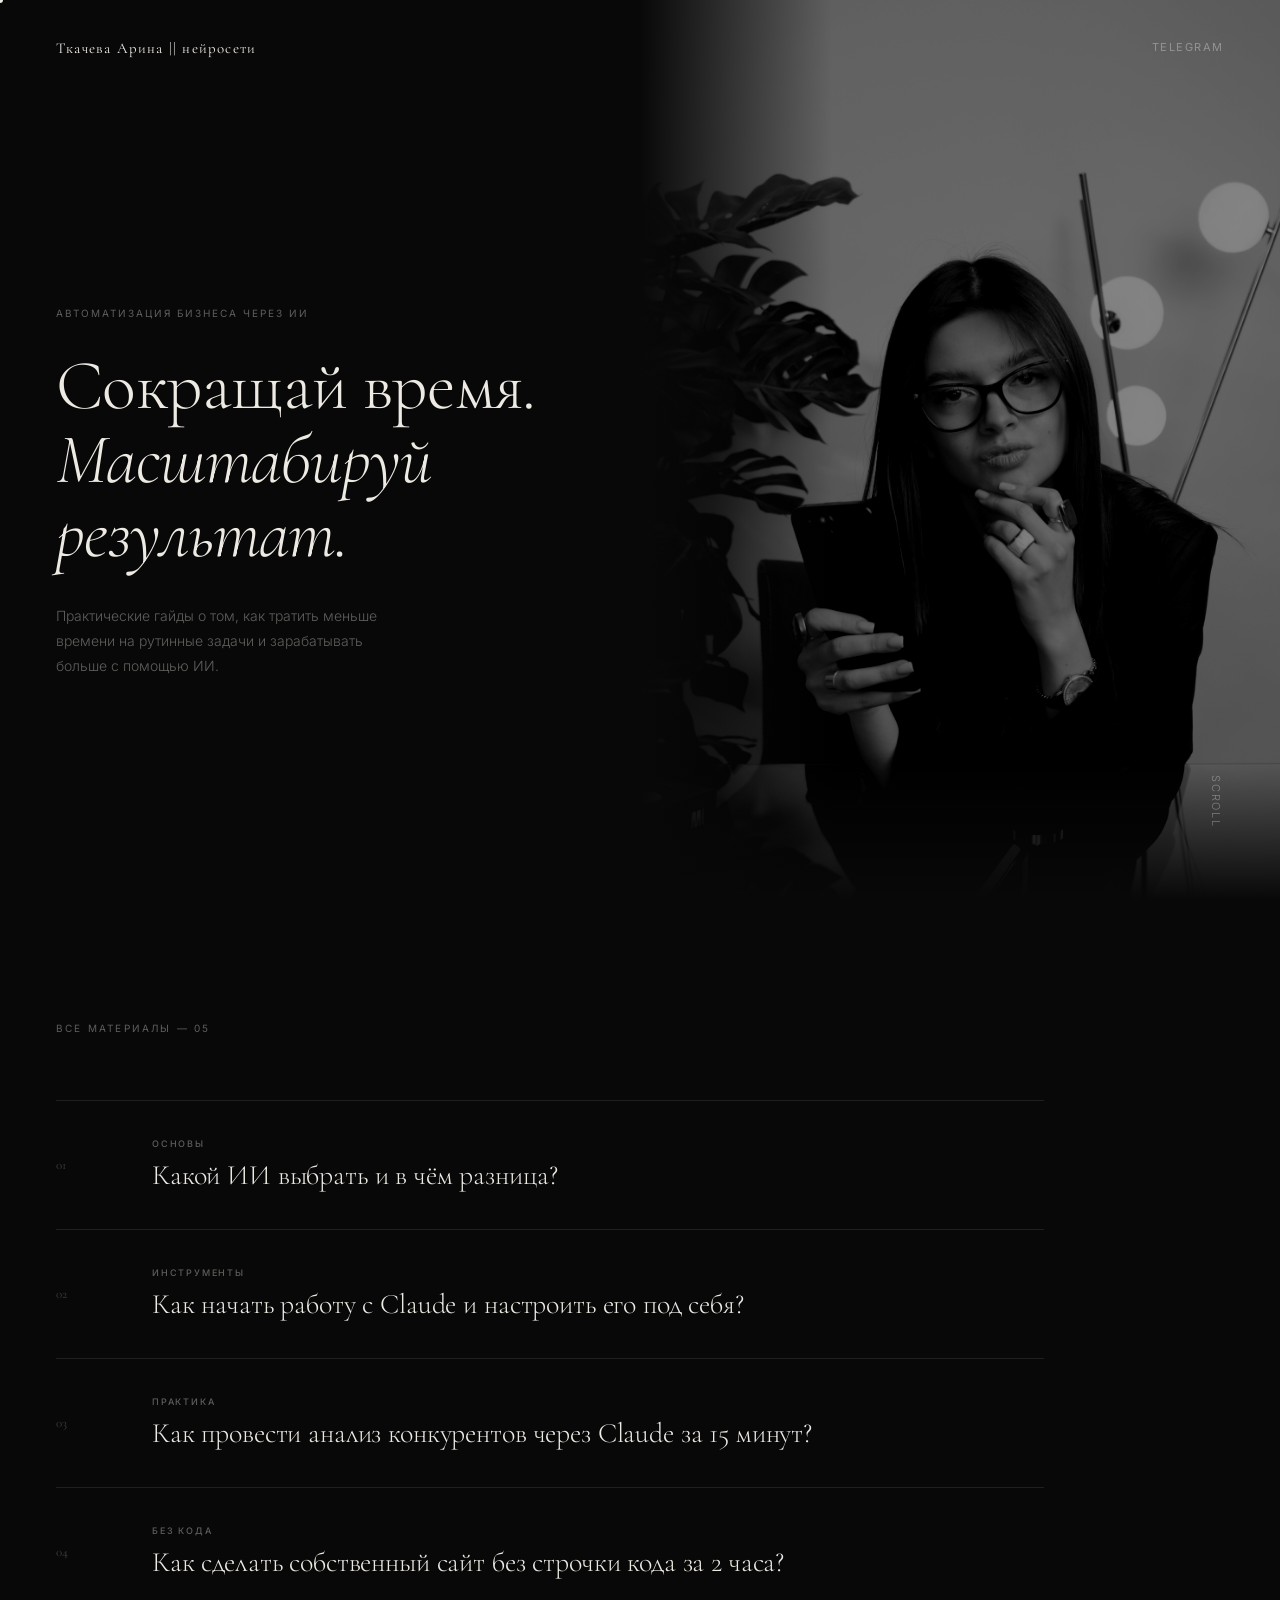
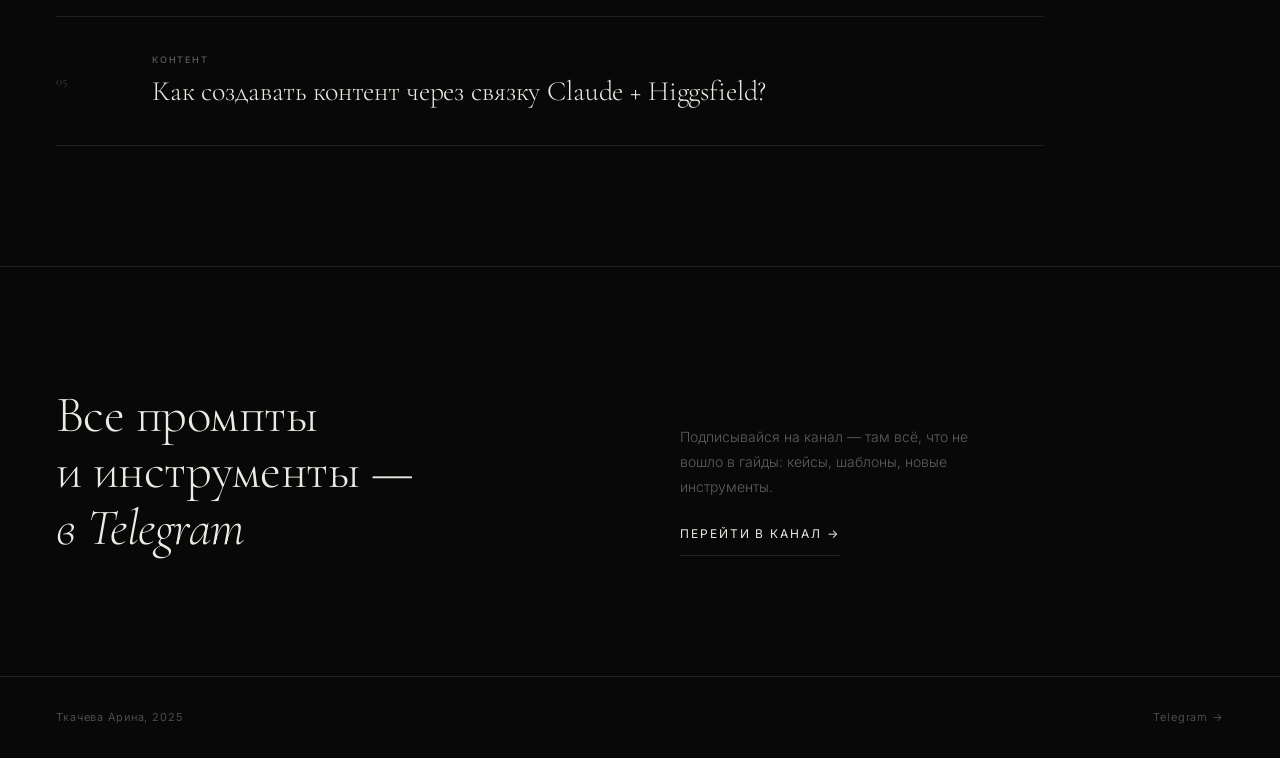
==== index.html @ 3c872666 "Initial commit — Ткачева Арина, сайт про нейросети" ====
<!DOCTYPE html>
<html lang="ru">
<head>
  <meta charset="UTF-8" />
  <meta name="viewport" content="width=device-width, initial-scale=1.0" />
  <title>Ткачева Арина — Автоматизация бизнеса через ИИ</title>
  <link rel="preconnect" href="https://fonts.googleapis.com" />
  <link rel="preconnect" href="https://fonts.gstatic.com" crossorigin />
  <link href="https://fonts.googleapis.com/css2?family=Cormorant+Garamond:ital,wght@0,300;0,400;1,300;1,400&family=Inter:wght@300;400;500&display=swap" rel="stylesheet" />
  <link rel="stylesheet" href="styles.css" />
</head>
<body>

  <div class="cursor" id="cursor"></div>

  <!-- NAV -->
  <nav class="nav">
    <a href="index.html" class="nav-logo">Ткачева Арина || нейросети</a>
    <a href="https://t.me/arnt_ai" target="_blank" class="btn-tg">Telegram</a>
  </nav>

  <!-- HERO -->
  <section class="hero">
    <div class="hero-left">
      <span class="hero-tag">Автоматизация бизнеса через ИИ</span>
      <h1 class="hero-title">Сокращай время.<br /><em>Масштабируй результат.</em></h1>
      <p class="hero-sub">Практические гайды о том, как тратить меньше времени на рутинные задачи и зарабатывать больше с помощью ИИ.</p>
    </div>
    <div class="hero-right">
      <img src="founder.jpg" alt="Ткачева Арина" />
    </div>
    <div class="hero-scroll">Scroll</div>
  </section>

  <!-- ARTICLES -->
  <section class="articles">
    <p class="section-label">Все материалы — 05</p>

    <div class="articles-list">

      <a href="article1.html" class="article-item">
        <span class="item-num">01</span>
        <div class="item-content">
          <span class="item-tag">Основы</span>
          <h3 class="item-title">Какой ИИ выбрать и в чём разница?</h3>
        </div>
        <span class="item-arrow">→</span>
      </a>

      <a href="article2.html" class="article-item">
        <span class="item-num">02</span>
        <div class="item-content">
          <span class="item-tag">Инструменты</span>
          <h3 class="item-title">Как начать работу с Claude и настроить его под себя?</h3>
        </div>
        <span class="item-arrow">→</span>
      </a>

      <a href="article3.html" class="article-item">
        <span class="item-num">03</span>
        <div class="item-content">
          <span class="item-tag">Практика</span>
          <h3 class="item-title">Как провести анализ конкурентов через Claude за 15 минут?</h3>
        </div>
        <span class="item-arrow">→</span>
      </a>

      <a href="article4.html" class="article-item">
        <span class="item-num">04</span>
        <div class="item-content">
          <span class="item-tag">Без кода</span>
          <h3 class="item-title">Как сделать собственный сайт без строчки кода за 2 часа?</h3>
        </div>
        <span class="item-arrow">→</span>
      </a>

      <a href="article5.html" class="article-item">
        <span class="item-num">05</span>
        <div class="item-content">
          <span class="item-tag">Контент</span>
          <h3 class="item-title">Как создавать контент через связку Claude + Higgsfield?</h3>
        </div>
        <span class="item-arrow">→</span>
      </a>

    </div>
  </section>

  <!-- CTA -->
  <section class="cta">
    <div class="cta-left">
      Все промпты<br />и инструменты —<br /><em>в Telegram</em>
    </div>
    <div class="cta-right">
      <p class="cta-desc">Подписывайся на канал — там всё, что не вошло в гайды: кейсы, шаблоны, новые инструменты.</p>
      <a href="https://t.me/arnt_ai" target="_blank" class="btn-primary">Перейти в канал →</a>
    </div>
  </section>

  <!-- FOOTER -->
  <footer class="footer">
    <span>Ткачева Арина, 2025</span>
    <a href="https://t.me/arnt_ai" target="_blank">Telegram →</a>
  </footer>

  <script>
    const cursor = document.getElementById('cursor');
    document.addEventListener('mousemove', e => {
      cursor.style.left = e.clientX + 'px';
      cursor.style.top = e.clientY + 'px';
    });
    document.querySelectorAll('a, button').forEach(el => {
      el.addEventListener('mouseenter', () => cursor.classList.add('hover'));
      el.addEventListener('mouseleave', () => cursor.classList.remove('hover'));
    });
  </script>

</body>
</html>
---- styles.css ----
/* ─── RESET & BASE ─────────────────────────────────────────── */
*, *::before, *::after { box-sizing: border-box; margin: 0; padding: 0; }

:root {
  --bg: #080808;
  --text: #ede9e3;
  --muted: rgba(237,233,227,0.38);
  --line: rgba(237,233,227,0.1);
  --serif: 'Cormorant Garamond', Georgia, serif;
  --sans: 'Inter', system-ui, sans-serif;
}

html { scroll-behavior: smooth; }

body {
  background: var(--bg);
  color: var(--text);
  font-family: var(--sans);
  font-weight: 300;
  font-size: 16px;
  line-height: 1.6;
  -webkit-font-smoothing: antialiased;
  cursor: none;
}

a { text-decoration: none; color: inherit; }

/* ─── CUSTOM CURSOR ────────────────────────────────────────── */
.cursor {
  position: fixed;
  width: 6px;
  height: 6px;
  background: var(--text);
  border-radius: 50%;
  pointer-events: none;
  z-index: 9999;
  transform: translate(-50%, -50%);
  transition: transform 0.1s, width 0.25s, height 0.25s, opacity 0.25s;
}

.cursor.hover {
  width: 40px;
  height: 40px;
  background: transparent;
  border: 1px solid rgba(237,233,227,0.4);
}

/* ─── NAV ──────────────────────────────────────────────────── */
.nav {
  position: fixed;
  top: 0; left: 0; right: 0;
  z-index: 100;
  display: flex;
  align-items: center;
  justify-content: space-between;
  padding: 36px 56px;
  mix-blend-mode: normal;
}

.nav-logo {
  font-family: var(--serif);
  font-size: 15px;
  font-weight: 400;
  letter-spacing: 0.08em;
  color: var(--text);
  transition: opacity 0.3s;
}
.nav-logo:hover { opacity: 0.5; }

.btn-tg {
  font-size: 11px;
  font-weight: 400;
  letter-spacing: 0.14em;
  text-transform: uppercase;
  color: var(--muted);
  transition: color 0.3s;
}
.btn-tg:hover { color: var(--text); }

/* ─── HERO ─────────────────────────────────────────────────── */
.hero {
  position: relative;
  height: 100vh;
  display: grid;
  grid-template-columns: 1fr 1fr;
  overflow: hidden;
}

.hero-left {
  display: flex;
  flex-direction: column;
  justify-content: center;
  padding: 140px 56px 56px;
  position: relative;
  z-index: 2;
}

.hero-tag {
  font-size: 10px;
  font-weight: 400;
  letter-spacing: 0.2em;
  text-transform: uppercase;
  color: var(--muted);
  margin-bottom: 28px;
}

.hero-title {
  font-family: var(--serif);
  font-size: clamp(48px, 5.5vw, 80px);
  font-weight: 300;
  line-height: 1.05;
  letter-spacing: -0.01em;
  margin-bottom: 32px;
}

.hero-title em {
  font-style: italic;
  font-weight: 300;
}

.hero-sub {
  font-size: 14px;
  font-weight: 300;
  color: var(--muted);
  line-height: 1.8;
  max-width: 340px;
}

.hero-right {
  position: relative;
  overflow: hidden;
}

.hero-right::before {
  content: '';
  position: absolute;
  inset: 0;
  background: linear-gradient(to right, var(--bg) 0%, transparent 30%),
              linear-gradient(to top, var(--bg) 0%, transparent 15%);
  z-index: 1;
}

.hero-right img {
  width: 100%;
  height: 100%;
  object-fit: cover;
  object-position: center top;
  filter: grayscale(100%) brightness(0.52) contrast(1.1);
  display: block;
}

.hero-scroll {
  position: absolute;
  bottom: 72px;
  right: 56px;
  font-size: 11px;
  letter-spacing: 0.16em;
  text-transform: uppercase;
  color: var(--muted);
  z-index: 2;
  writing-mode: vertical-rl;
  animation: fade 3s ease-in-out infinite;
}

@keyframes fade {
  0%, 100% { opacity: 0.4; }
  50% { opacity: 1; }
}

/* ─── ARTICLES ─────────────────────────────────────────────── */
.articles {
  padding: 120px 56px;
  max-width: 1100px;
}

.section-label {
  font-size: 10px;
  font-weight: 400;
  letter-spacing: 0.22em;
  text-transform: uppercase;
  color: var(--muted);
  margin-bottom: 64px;
}

.articles-list {
  border-top: 1px solid var(--line);
}

.article-item {
  display: grid;
  grid-template-columns: 56px 1fr auto;
  align-items: center;
  gap: 40px;
  padding: 36px 0;
  border-bottom: 1px solid var(--line);
  transition: all 0.35s;
  position: relative;
  overflow: hidden;
}

.article-item::before {
  content: '';
  position: absolute;
  left: 0; top: 0; bottom: 0;
  width: 0;
  background: rgba(237,233,227,0.03);
  transition: width 0.4s ease;
}

.article-item:hover::before { width: 100%; }

.article-item:hover .item-num { opacity: 1; }
.article-item:hover .item-title { letter-spacing: 0.005em; }
.article-item:hover .item-arrow { opacity: 1; transform: translateX(0); }

.item-num {
  font-family: var(--serif);
  font-size: 13px;
  font-weight: 400;
  color: var(--muted);
  opacity: 0.6;
  transition: opacity 0.3s;
  position: relative;
  z-index: 1;
}

.item-content {
  position: relative;
  z-index: 1;
}

.item-tag {
  font-size: 9px;
  font-weight: 500;
  letter-spacing: 0.2em;
  text-transform: uppercase;
  color: var(--muted);
  margin-bottom: 8px;
  display: block;
}

.item-title {
  font-family: var(--serif);
  font-size: clamp(20px, 2.2vw, 28px);
  font-weight: 300;
  line-height: 1.2;
  letter-spacing: -0.005em;
  color: var(--text);
  transition: letter-spacing 0.35s;
}

.item-arrow {
  font-size: 18px;
  color: var(--muted);
  opacity: 0;
  transform: translateX(-8px);
  transition: all 0.35s;
  position: relative;
  z-index: 1;
  white-space: nowrap;
}

/* ─── CTA ──────────────────────────────────────────────────── */
.cta {
  padding: 120px 56px;
  border-top: 1px solid var(--line);
  display: grid;
  grid-template-columns: 1fr 1fr;
  align-items: end;
  gap: 80px;
}

.cta-left {
  font-family: var(--serif);
  font-size: clamp(36px, 4vw, 56px);
  font-weight: 300;
  line-height: 1.1;
  letter-spacing: -0.01em;
}

.cta-left em { font-style: italic; }

.cta-right {
  display: flex;
  flex-direction: column;
  gap: 24px;
}

.cta-desc {
  font-size: 14px;
  font-weight: 300;
  color: var(--muted);
  line-height: 1.8;
  max-width: 320px;
}

.btn-primary {
  display: inline-flex;
  align-items: center;
  gap: 12px;
  font-size: 12px;
  font-weight: 400;
  letter-spacing: 0.16em;
  text-transform: uppercase;
  color: var(--text);
  padding-bottom: 12px;
  border-bottom: 1px solid var(--line);
  transition: border-color 0.3s, gap 0.3s;
  width: fit-content;
}

.btn-primary:hover {
  border-color: rgba(237,233,227,0.5);
  gap: 20px;
}

/* ─── FOOTER ───────────────────────────────────────────────── */
.footer {
  display: flex;
  justify-content: space-between;
  align-items: center;
  padding: 32px 56px;
  border-top: 1px solid var(--line);
  font-size: 11px;
  letter-spacing: 0.08em;
  color: var(--muted);
}

.footer a { transition: color 0.3s; }
.footer a:hover { color: var(--text); }

/* ─── ARTICLE PAGE ─────────────────────────────────────────── */
.article-hero {
  padding: 160px 56px 80px;
  max-width: 900px;
}

.article-meta {
  display: flex;
  align-items: center;
  gap: 24px;
  margin-bottom: 40px;
}

.article-tag {
  font-size: 10px;
  font-weight: 400;
  letter-spacing: 0.2em;
  text-transform: uppercase;
  color: var(--muted);
}

.article-num {
  font-size: 10px;
  letter-spacing: 0.1em;
  color: var(--muted);
}

.article-meta-sep {
  width: 24px;
  height: 1px;
  background: var(--line);
}

.article-title {
  font-family: var(--serif);
  font-size: clamp(40px, 5.5vw, 72px);
  font-weight: 300;
  line-height: 1.07;
  letter-spacing: -0.015em;
  margin-bottom: 28px;
}

.article-subtitle {
  font-size: 17px;
  font-weight: 300;
  color: var(--muted);
  line-height: 1.75;
  max-width: 560px;
}

.article-divider {
  height: 1px;
  background: var(--line);
  margin: 0 56px;
}

.article-body {
  max-width: 640px;
  margin: 0 auto;
  padding: 80px 56px 100px;
}

.article-body h2 {
  font-family: var(--serif);
  font-size: 30px;
  font-weight: 300;
  letter-spacing: -0.01em;
  margin: 64px 0 20px;
  color: var(--text);
}

.article-body h3 {
  font-family: var(--serif);
  font-size: 21px;
  font-weight: 400;
  margin: 40px 0 14px;
  color: var(--text);
}

.article-body p {
  font-size: 17px;
  font-weight: 300;
  line-height: 1.85;
  color: rgba(237,233,227,0.75);
  margin-bottom: 22px;
}

.article-body ul, .article-body ol {
  padding-left: 0;
  margin-bottom: 22px;
  list-style: none;
}

.article-body li {
  font-size: 17px;
  font-weight: 300;
  line-height: 1.85;
  color: rgba(237,233,227,0.75);
  margin-bottom: 10px;
  padding-left: 20px;
  position: relative;
}

.article-body li::before {
  content: '—';
  position: absolute;
  left: 0;
  color: var(--muted);
}

.article-body strong {
  font-weight: 500;
  color: var(--text);
}

.article-body .highlight {
  border-left: 1px solid rgba(237,233,227,0.2);
  padding: 20px 28px;
  margin: 36px 0;
}

.article-body .highlight p {
  margin: 0;
  font-style: italic;
  color: rgba(237,233,227,0.6);
}

/* ─── BACK LINK ────────────────────────────────────────────── */
.back-link {
  display: inline-flex;
  align-items: center;
  gap: 8px;
  font-size: 11px;
  letter-spacing: 0.14em;
  text-transform: uppercase;
  color: var(--muted);
  margin-bottom: 56px;
  transition: color 0.3s, gap 0.3s;
}
.back-link:hover { color: var(--text); gap: 14px; }

/* ─── ARTICLE CTA ──────────────────────────────────────────── */
.article-cta {
  border-top: 1px solid var(--line);
  padding: 80px 56px 100px;
  display: flex;
  flex-direction: column;
  gap: 32px;
  max-width: 900px;
}

.article-cta p {
  font-size: 10px;
  letter-spacing: 0.2em;
  text-transform: uppercase;
  color: var(--muted);
}

.article-cta h3 {
  font-family: var(--serif);
  font-size: clamp(28px, 3vw, 42px);
  font-weight: 300;
  line-height: 1.15;
  max-width: 480px;
}

/* ─── CURSOR SCRIPT ────────────────────────────────────────── */

/* ─── RESPONSIVE ───────────────────────────────────────────── */
@media (max-width: 768px) {

  /* Cursor */
  body { cursor: auto; }
  .cursor { display: none; }

  /* Nav */
  .nav {
    padding: 28px 24px;
  }
  .nav-logo { font-size: 14px; }
  .btn-tg { font-size: 10px; letter-spacing: 0.12em; }

  /* Hero — фото на весь экран, текст поверх */
  .hero {
    grid-template-columns: 1fr;
    height: 100svh;
    min-height: 600px;
    position: relative;
  }

  .hero-right {
    position: absolute;
    inset: 0;
    width: 100%;
    z-index: 0;
  }

  .hero-right::before {
    background: linear-gradient(to top, var(--bg) 0%, rgba(8,8,8,0.7) 50%, rgba(8,8,8,0.3) 100%);
  }

  .hero-right img {
    filter: grayscale(100%) brightness(0.45) contrast(1.1);
  }

  .hero-left {
    position: relative;
    z-index: 2;
    justify-content: flex-end;
    padding: 0 24px 56px;
  }

  .hero-tag { font-size: 9px; margin-bottom: 20px; }

  .hero-title {
    font-size: clamp(38px, 10vw, 56px);
    margin-bottom: 20px;
  }

  .hero-sub {
    font-size: 14px;
    max-width: 100%;
  }

  .hero-scroll { display: none; }

  /* Articles */
  .articles {
    padding: 64px 24px 80px;
  }

  .section-label { margin-bottom: 40px; }

  .article-item {
    grid-template-columns: 32px 1fr 20px;
    gap: 16px;
    padding: 24px 0;
  }

  .item-num { font-size: 12px; }

  .item-title {
    font-size: clamp(17px, 4.5vw, 22px);
  }

  .item-arrow {
    opacity: 0.35;
    transform: none;
    font-size: 14px;
  }

  /* CTA */
  .cta {
    padding: 72px 24px 80px;
    grid-template-columns: 1fr;
    gap: 36px;
    align-items: start;
  }

  .cta-left {
    font-size: clamp(30px, 8vw, 42px);
  }

  .cta-desc { max-width: 100%; }

  /* Footer */
  .footer {
    padding: 24px 24px;
    font-size: 10px;
  }

  /* Article page */
  .article-hero {
    padding: 110px 24px 52px;
    max-width: 100%;
  }

  .article-meta { margin-bottom: 28px; gap: 16px; }

  .article-title {
    font-size: clamp(32px, 9vw, 52px);
    margin-bottom: 20px;
  }

  .article-subtitle {
    font-size: 15px;
    max-width: 100%;
  }

  .article-divider { margin: 0 24px; }

  .article-body {
    padding: 52px 24px 72px;
    max-width: 100%;
  }

  .article-body h2 {
    font-size: 26px;
    margin: 48px 0 16px;
  }

  .article-body h3 { font-size: 19px; }

  .article-body p,
  .article-body li {
    font-size: 16px;
    line-height: 1.8;
  }

  .article-body .highlight {
    padding: 16px 20px;
    margin: 28px 0;
  }

  .back-link { margin-bottom: 36px; }

  .article-cta {
    padding: 52px 24px 72px;
    max-width: 100%;
    gap: 24px;
  }

  .article-cta h3 {
    font-size: clamp(24px, 7vw, 36px);
    max-width: 100%;
  }
}
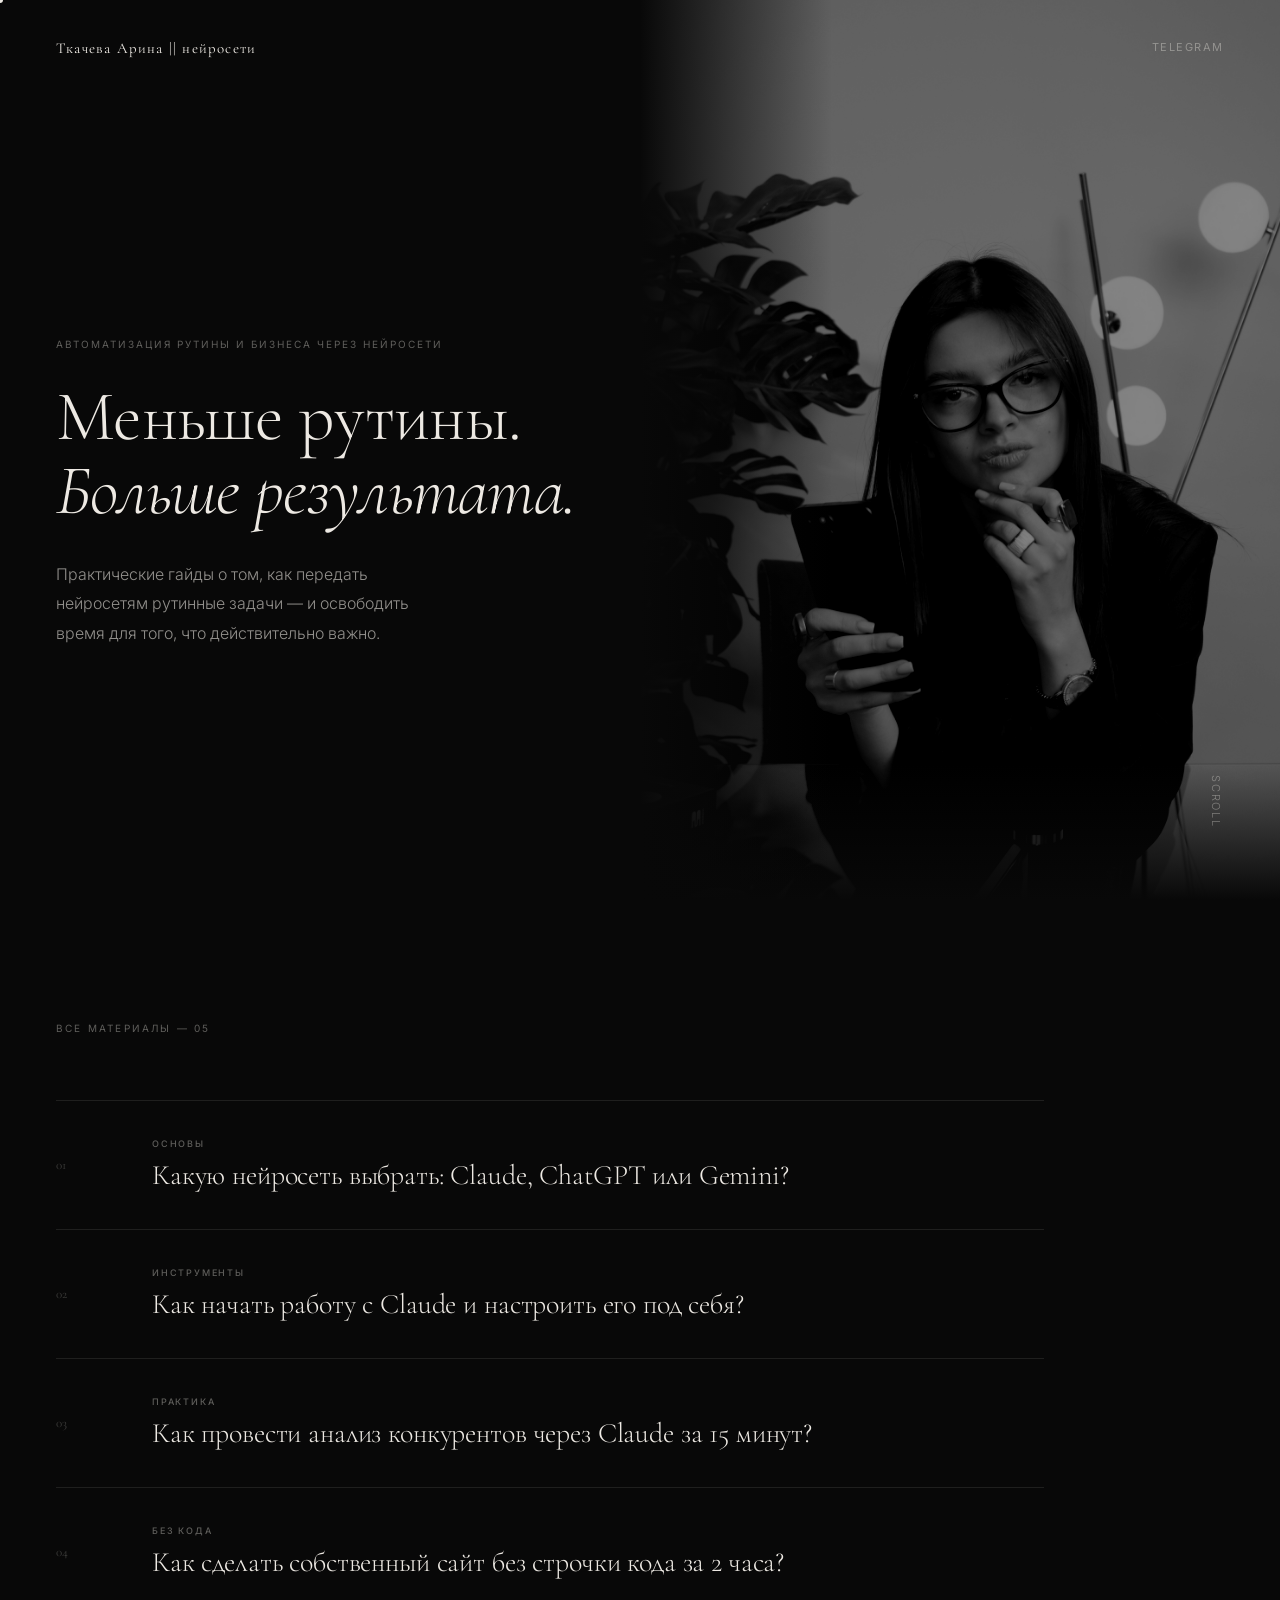
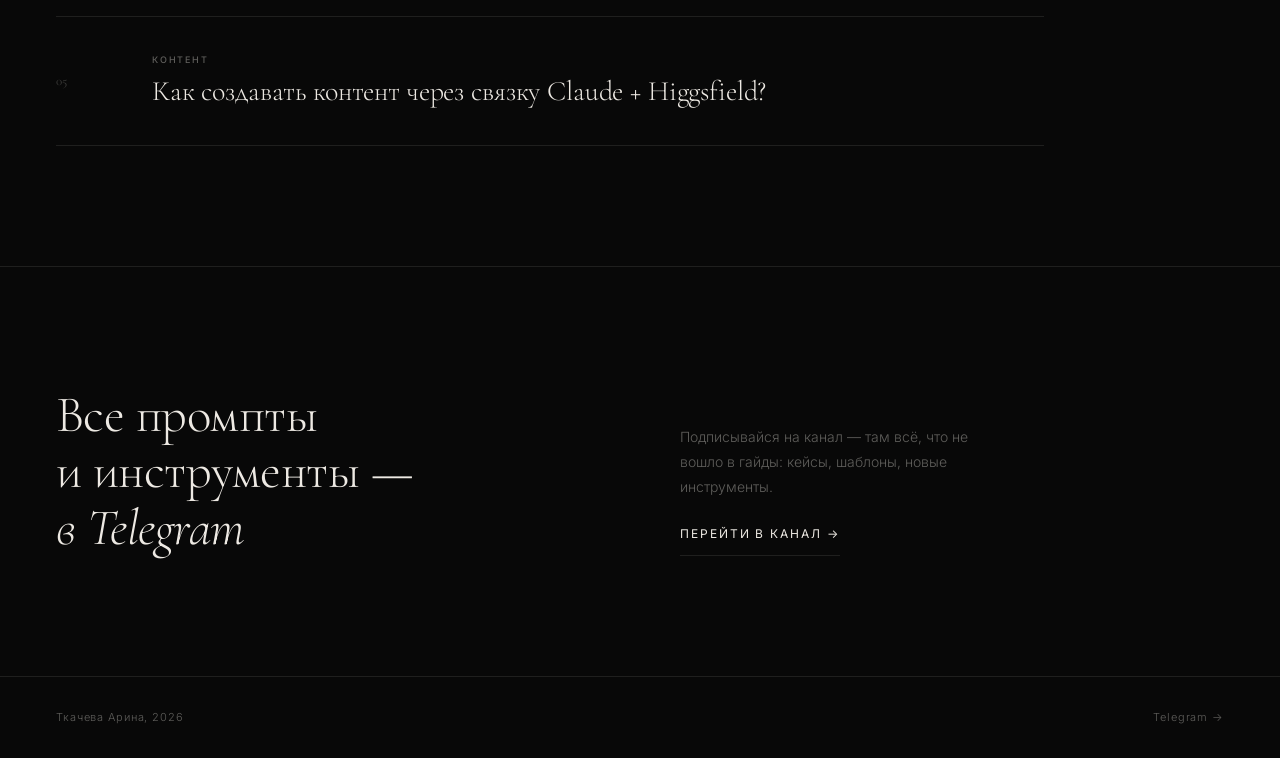
==== commit 4a102e33: "UX: скорость, навигация, заголовки, выделение текста, подвал 2026" ====
--- a/index.html
+++ b/index.html
@@ -3,11 +3,15 @@
 <head>
   <meta charset="UTF-8" />
   <meta name="viewport" content="width=device-width, initial-scale=1.0" />
-  <title>Ткачева Арина — Автоматизация бизнеса через ИИ</title>
+  <title>Ткачева Арина — Автоматизация рутины и бизнеса через нейросети</title>
   <link rel="preconnect" href="https://fonts.googleapis.com" />
   <link rel="preconnect" href="https://fonts.gstatic.com" crossorigin />
-  <link href="https://fonts.googleapis.com/css2?family=Cormorant+Garamond:ital,wght@0,300;0,400;1,300;1,400&family=Inter:wght@300;400;500&display=swap" rel="stylesheet" />
+  <link rel="preload" as="style" href="https://fonts.googleapis.com/css2?family=Cormorant+Garamond:ital,wght@0,300;0,400;1,300;1,400&family=Inter:wght@300;400;500&display=swap" onload="this.onload=null;this.rel='stylesheet'" />
+  <noscript><link rel="stylesheet" href="https://fonts.googleapis.com/css2?family=Cormorant+Garamond:ital,wght@0,300;0,400;1,300;1,400&family=Inter:wght@300;400;500&display=swap" /></noscript>
   <link rel="stylesheet" href="styles.css" />
+  <link rel="prefetch" href="article1.html" />
+  <link rel="prefetch" href="article2.html" />
+  <link rel="prefetch" href="article3.html" />
 </head>
 <body>
 
@@ -22,9 +26,9 @@
   <!-- HERO -->
   <section class="hero">
     <div class="hero-left">
-      <span class="hero-tag">Автоматизация бизнеса через ИИ</span>
-      <h1 class="hero-title">Сокращай время.<br /><em>Масштабируй результат.</em></h1>
-      <p class="hero-sub">Практические гайды о том, как тратить меньше времени на рутинные задачи и зарабатывать больше с помощью ИИ.</p>
+      <span class="hero-tag">Автоматизация рутины и бизнеса через нейросети</span>
+      <h1 class="hero-title">Меньше рутины.<br /><em>Больше результата.</em></h1>
+      <p class="hero-sub">Практические гайды о том, как передать нейросетям рутинные задачи — и освободить время для того, что действительно важно.</p>
     </div>
     <div class="hero-right">
       <img src="founder.jpg" alt="Ткачева Арина" />
@@ -33,7 +37,7 @@
   </section>
 
   <!-- ARTICLES -->
-  <section class="articles">
+  <section class="articles" id="articles">
     <p class="section-label">Все материалы — 05</p>
 
     <div class="articles-list">
@@ -42,7 +46,7 @@
         <span class="item-num">01</span>
         <div class="item-content">
           <span class="item-tag">Основы</span>
-          <h3 class="item-title">Какой ИИ выбрать и в чём разница?</h3>
+          <h3 class="item-title">Какую нейросеть выбрать: Claude, ChatGPT или Gemini?</h3>
         </div>
         <span class="item-arrow">→</span>
       </a>
@@ -99,7 +103,7 @@
 
   <!-- FOOTER -->
   <footer class="footer">
-    <span>Ткачева Арина, 2025</span>
+    <span>Ткачева Арина, 2026</span>
     <a href="https://t.me/arnt_ai" target="_blank">Telegram →</a>
   </footer>
 
--- a/styles.css
+++ b/styles.css
@@ -11,6 +11,11 @@
 }
 
 html { scroll-behavior: smooth; }
+
+::selection {
+  background: rgba(237,233,227,0.2);
+  color: var(--text);
+}
 
 body {
   background: var(--bg);
@@ -119,11 +124,11 @@
 }
 
 .hero-sub {
-  font-size: 14px;
-  font-weight: 300;
-  color: var(--muted);
-  line-height: 1.8;
-  max-width: 340px;
+  font-size: 16px;
+  font-weight: 300;
+  color: rgba(237,233,227,0.6);
+  line-height: 1.85;
+  max-width: 380px;
 }
 
 .hero-right {
@@ -460,15 +465,23 @@
 .back-link {
   display: inline-flex;
   align-items: center;
-  gap: 8px;
-  font-size: 11px;
-  letter-spacing: 0.14em;
-  text-transform: uppercase;
-  color: var(--muted);
+  gap: 10px;
+  font-size: 13px;
+  letter-spacing: 0.1em;
+  text-transform: uppercase;
+  color: rgba(237,233,227,0.6);
   margin-bottom: 56px;
-  transition: color 0.3s, gap 0.3s;
-}
-.back-link:hover { color: var(--text); gap: 14px; }
+  border: 1px solid rgba(237,233,227,0.15);
+  border-radius: 2px;
+  padding: 10px 18px;
+  transition: color 0.3s, gap 0.3s, border-color 0.3s, background 0.3s;
+}
+.back-link:hover {
+  color: var(--text);
+  gap: 16px;
+  border-color: rgba(237,233,227,0.35);
+  background: rgba(237,233,227,0.04);
+}
 
 /* ─── ARTICLE CTA ──────────────────────────────────────────── */
 .article-cta {
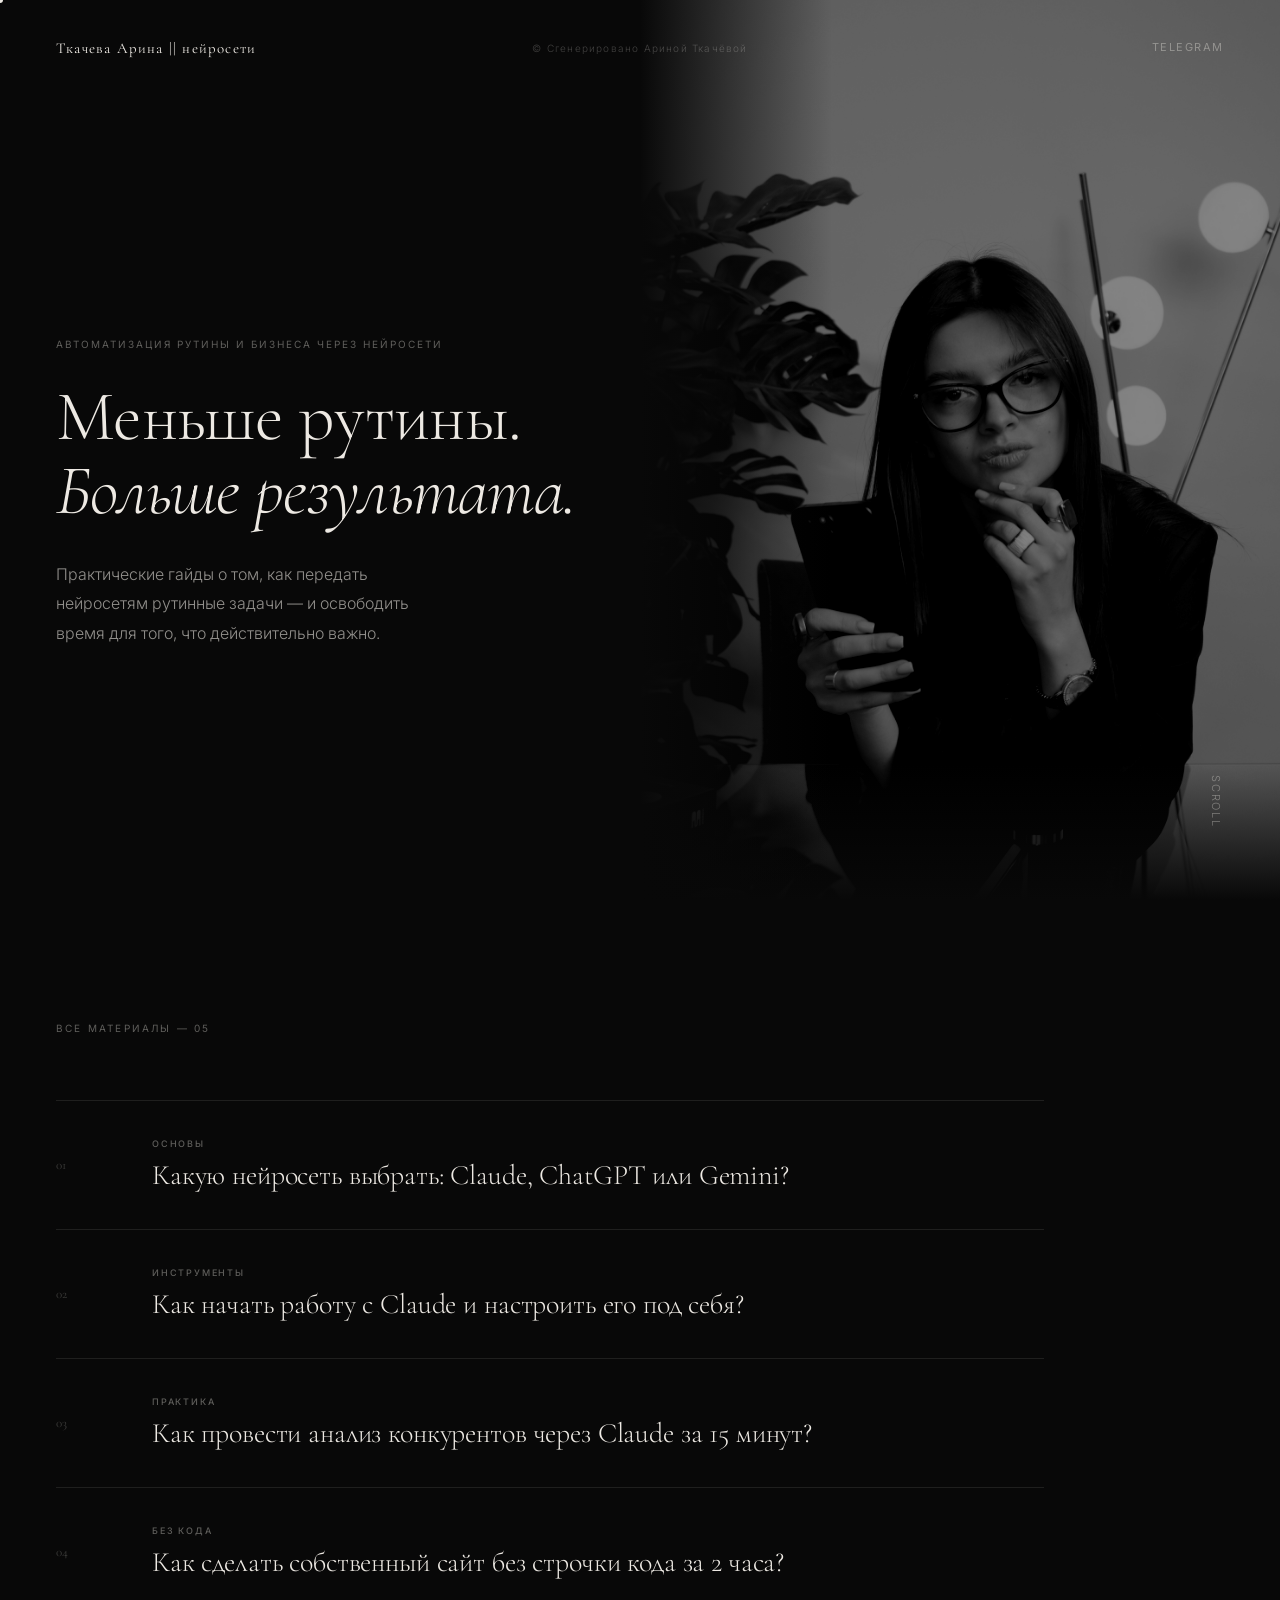
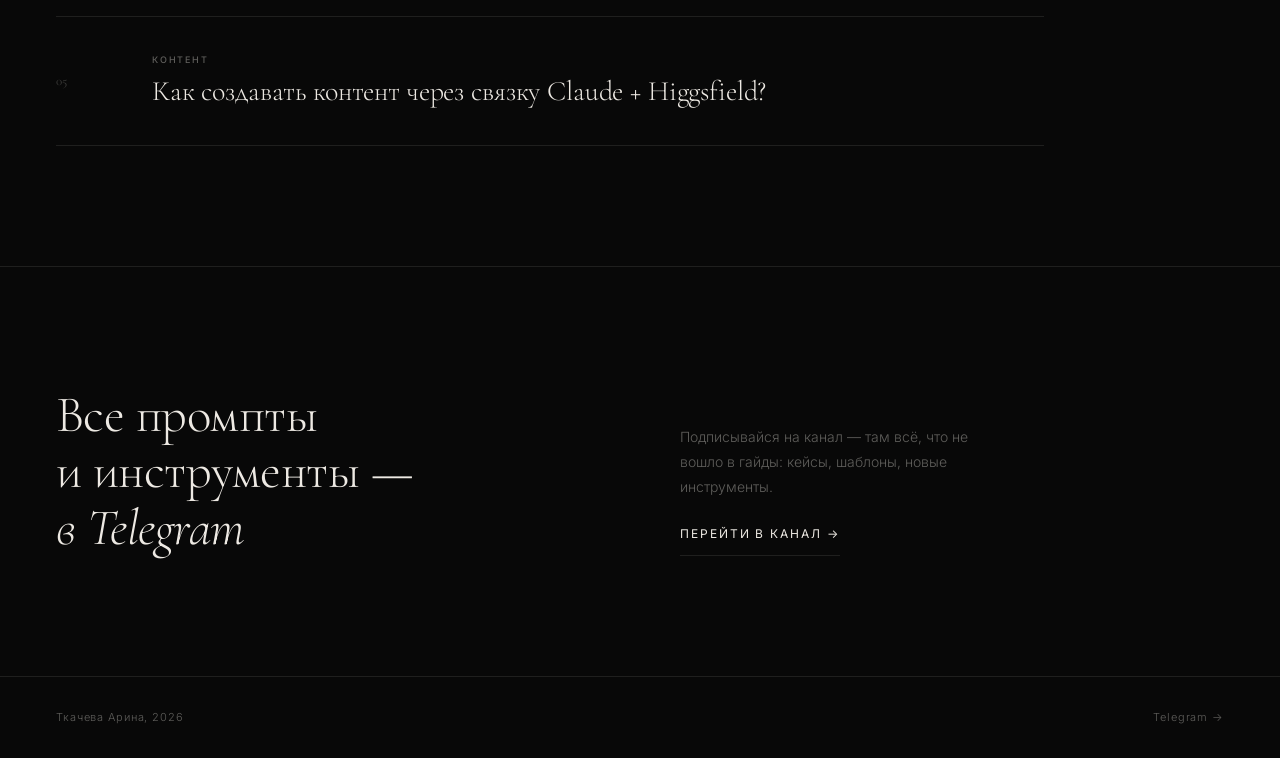
==== commit c23d03a2: "Шапка: © Сгенерировано Ариной Ткачёвой" ====
--- a/index.html
+++ b/index.html
@@ -20,6 +20,7 @@
   <!-- NAV -->
   <nav class="nav">
     <a href="index.html" class="nav-logo">Ткачева Арина || нейросети</a>
+    <span class="nav-copy">&copy; Сгенерировано Ариной Ткачёвой</span>
     <a href="https://t.me/arnt_ai" target="_blank" class="btn-tg">Telegram</a>
   </nav>
 
--- a/styles.css
+++ b/styles.css
@@ -62,6 +62,21 @@
   mix-blend-mode: normal;
 }
 
+.nav-copy {
+  position: absolute;
+  left: 50%;
+  transform: translateX(-50%);
+  font-size: 10px;
+  letter-spacing: 0.12em;
+  color: rgba(237,233,227,0.25);
+  pointer-events: none;
+  white-space: nowrap;
+}
+
+@media (max-width: 768px) {
+  .nav-copy { display: none; }
+}
+
 .nav-logo {
   font-family: var(--serif);
   font-size: 15px;
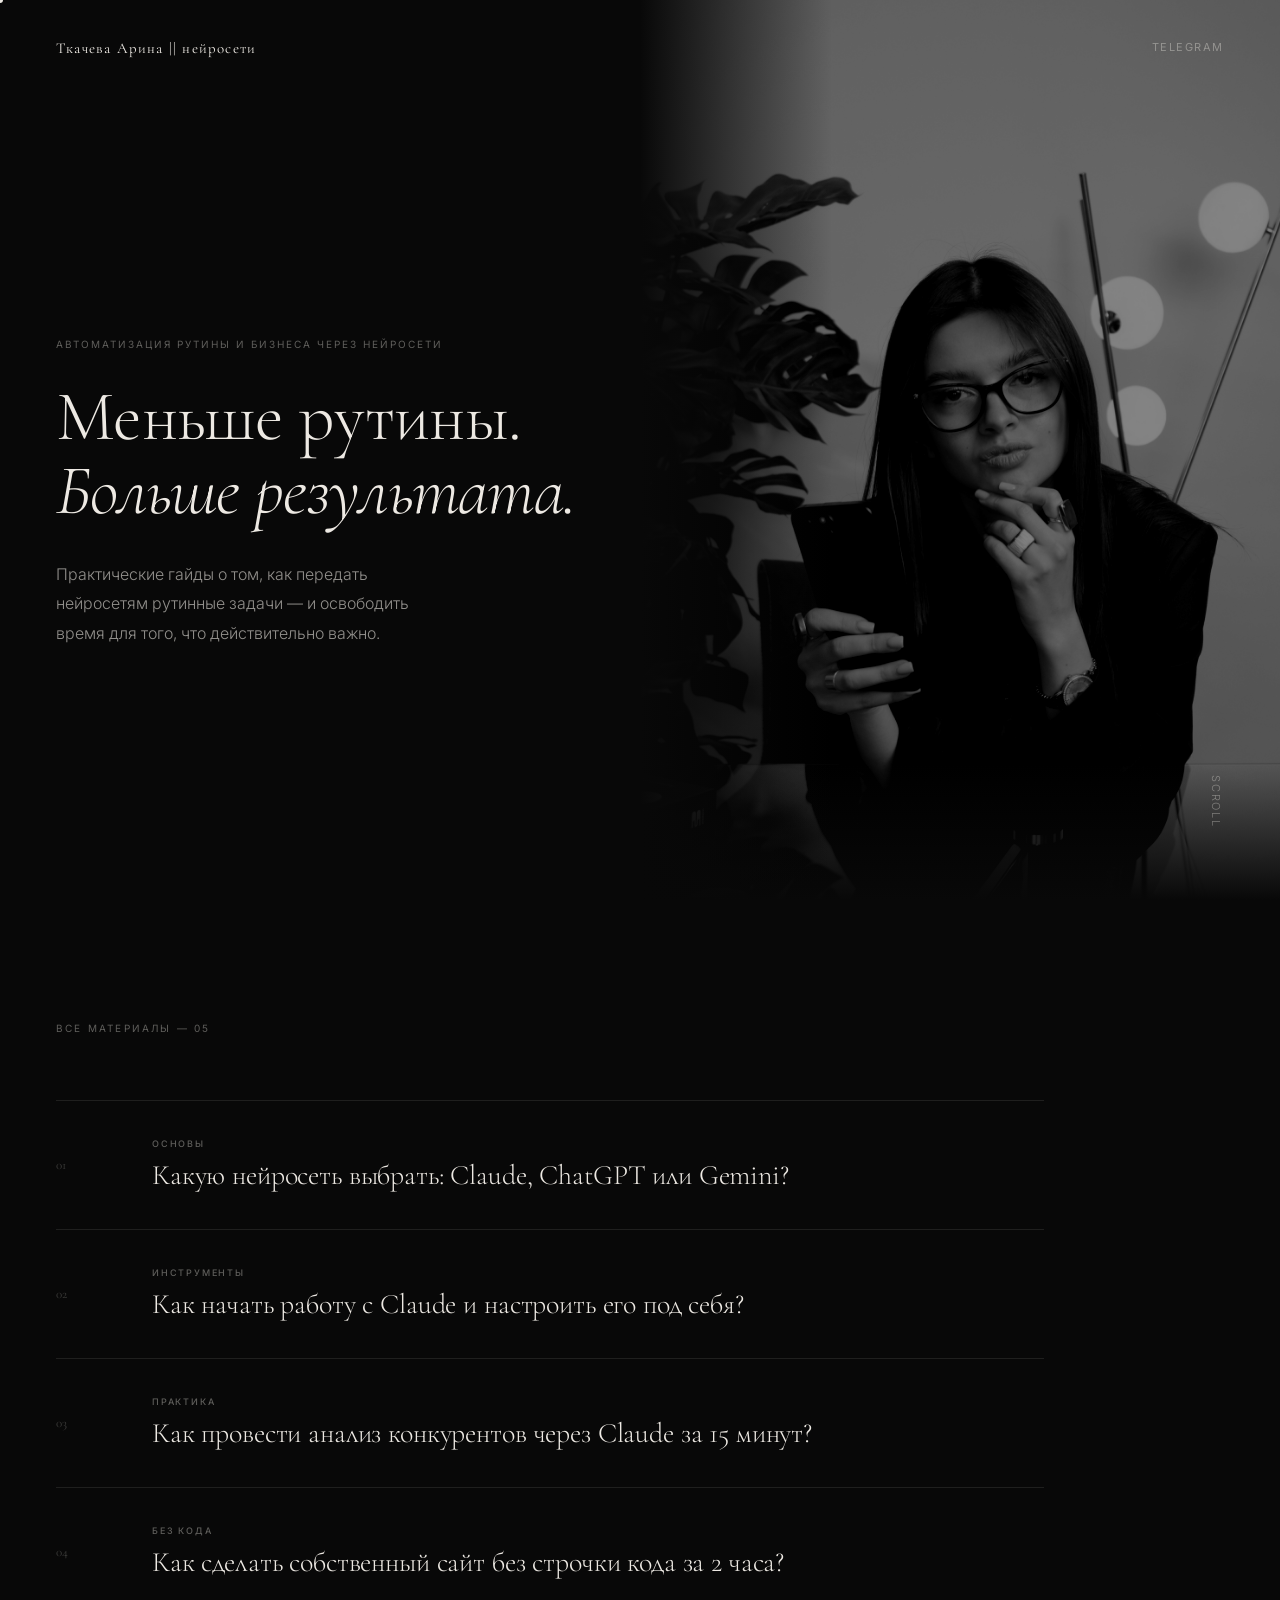
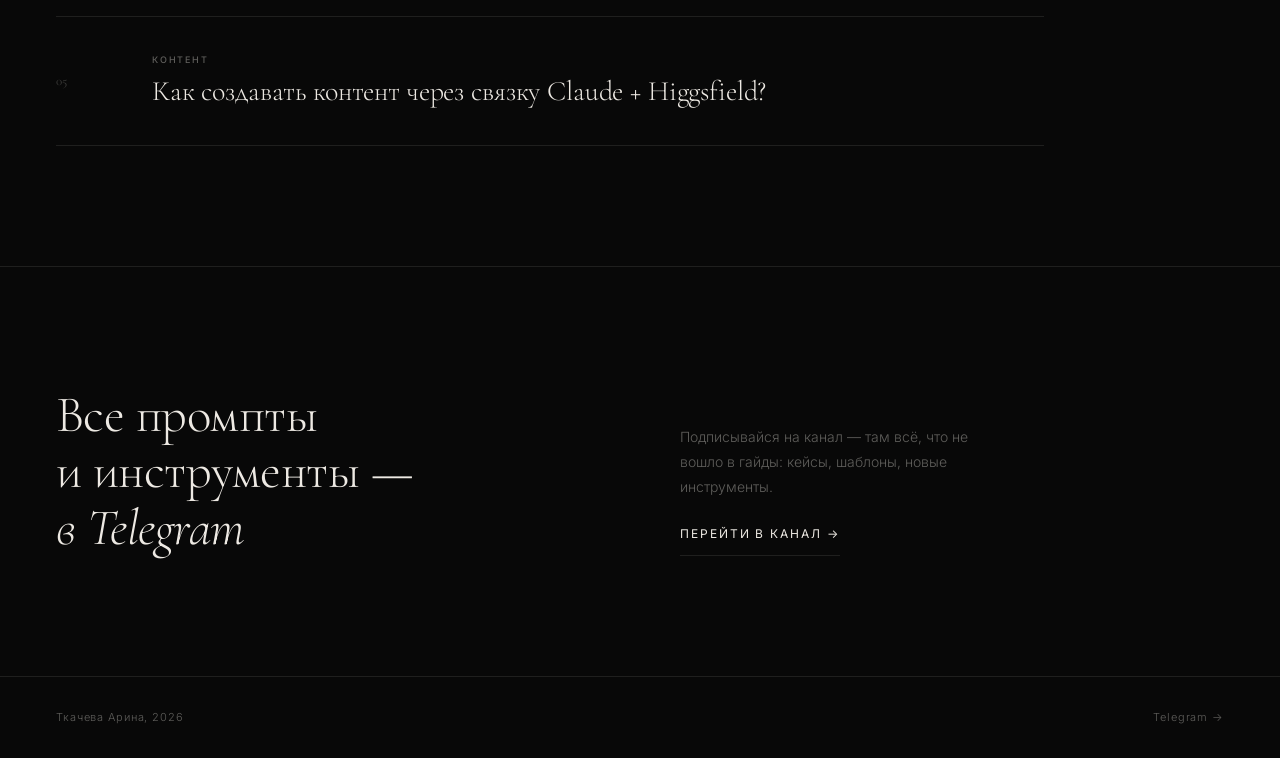
==== commit c9ed4d86: "Шапка: © Сгенерировано Ариной Ткачёвой с жёлтым выделением" ====
--- a/index.html
+++ b/index.html
@@ -20,7 +20,6 @@
   <!-- NAV -->
   <nav class="nav">
     <a href="index.html" class="nav-logo">Ткачева Арина || нейросети</a>
-    <span class="nav-copy">&copy; Сгенерировано Ариной Ткачёвой</span>
     <a href="https://t.me/arnt_ai" target="_blank" class="btn-tg">Telegram</a>
   </nav>
 
--- a/styles.css
+++ b/styles.css
@@ -62,19 +62,17 @@
   mix-blend-mode: normal;
 }
 
-.nav-copy {
-  position: absolute;
-  left: 50%;
-  transform: translateX(-50%);
-  font-size: 10px;
-  letter-spacing: 0.12em;
-  color: rgba(237,233,227,0.25);
-  pointer-events: none;
-  white-space: nowrap;
-}
-
-@media (max-width: 768px) {
-  .nav-copy { display: none; }
+.nav-mark {
+  background: linear-gradient(104deg,
+    rgba(255,210,0,0) 0%,
+    rgba(255,210,0,0.28) 4%,
+    rgba(255,210,0,0.22) 94%,
+    rgba(255,210,0,0) 100%);
+  color: inherit;
+  padding: 2px 6px;
+  border-radius: 1px;
+  -webkit-box-decoration-break: clone;
+  box-decoration-break: clone;
 }
 
 .nav-logo {
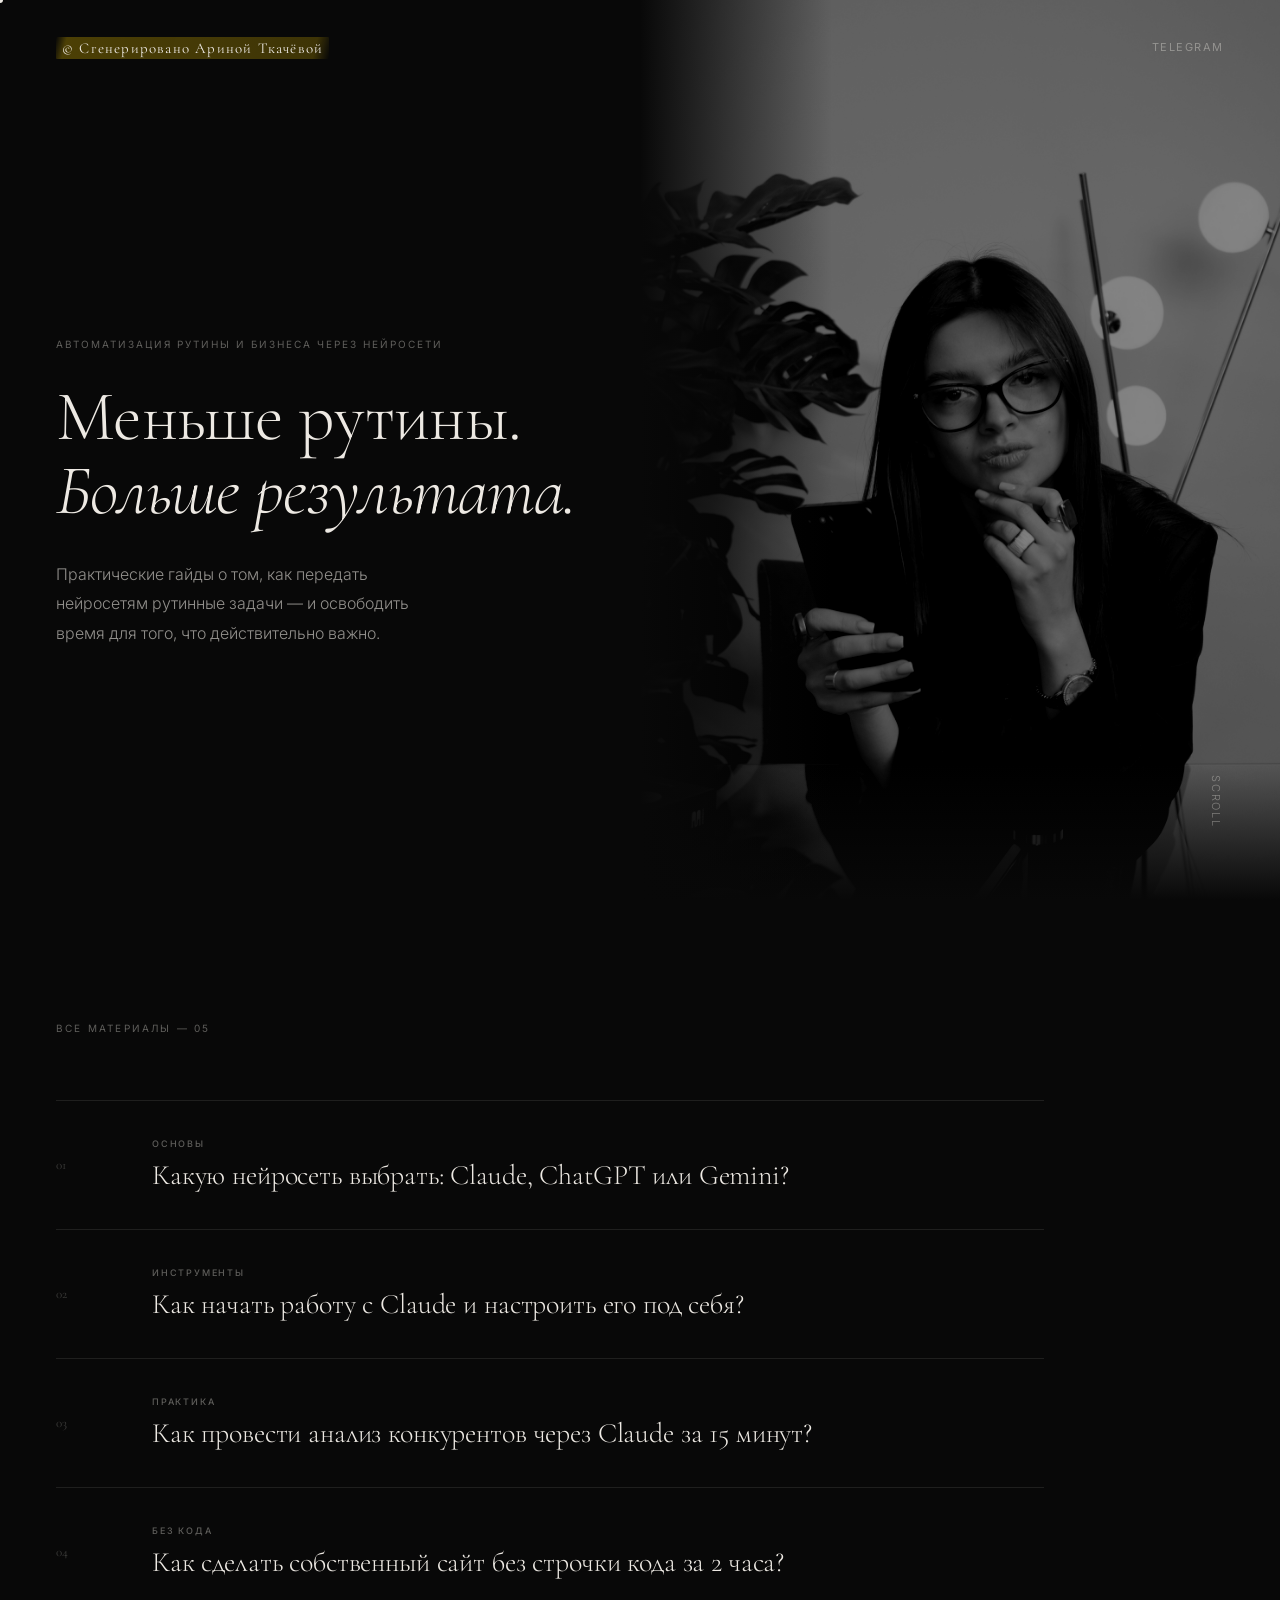
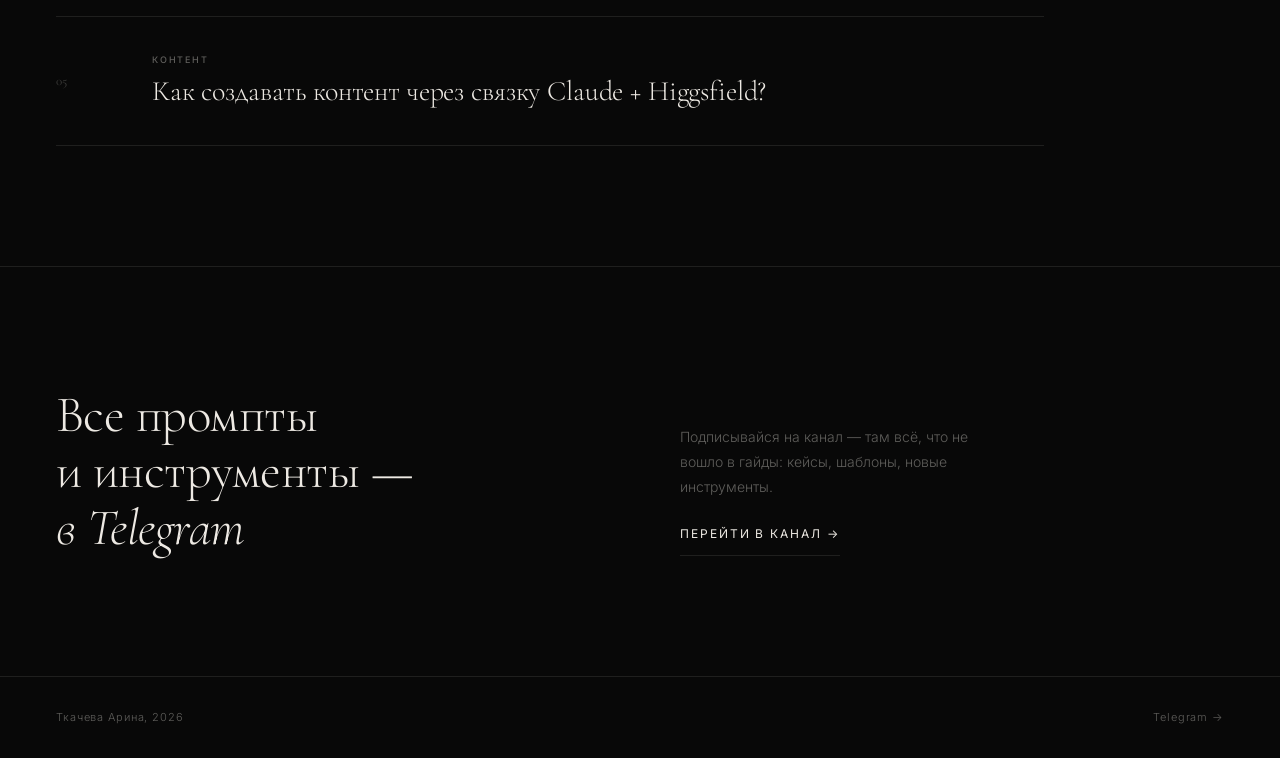
==== commit 848d0db8: "Фикс: шапка с жёлтым выделением во всех страницах" ====
--- a/index.html
+++ b/index.html
@@ -19,7 +19,7 @@
 
   <!-- NAV -->
   <nav class="nav">
-    <a href="index.html" class="nav-logo">Ткачева Арина || нейросети</a>
+    <a href="index.html" class="nav-logo"><mark class="nav-mark">&copy; Сгенерировано Ариной Ткачёвой</mark></a>
     <a href="https://t.me/arnt_ai" target="_blank" class="btn-tg">Telegram</a>
   </nav>
 
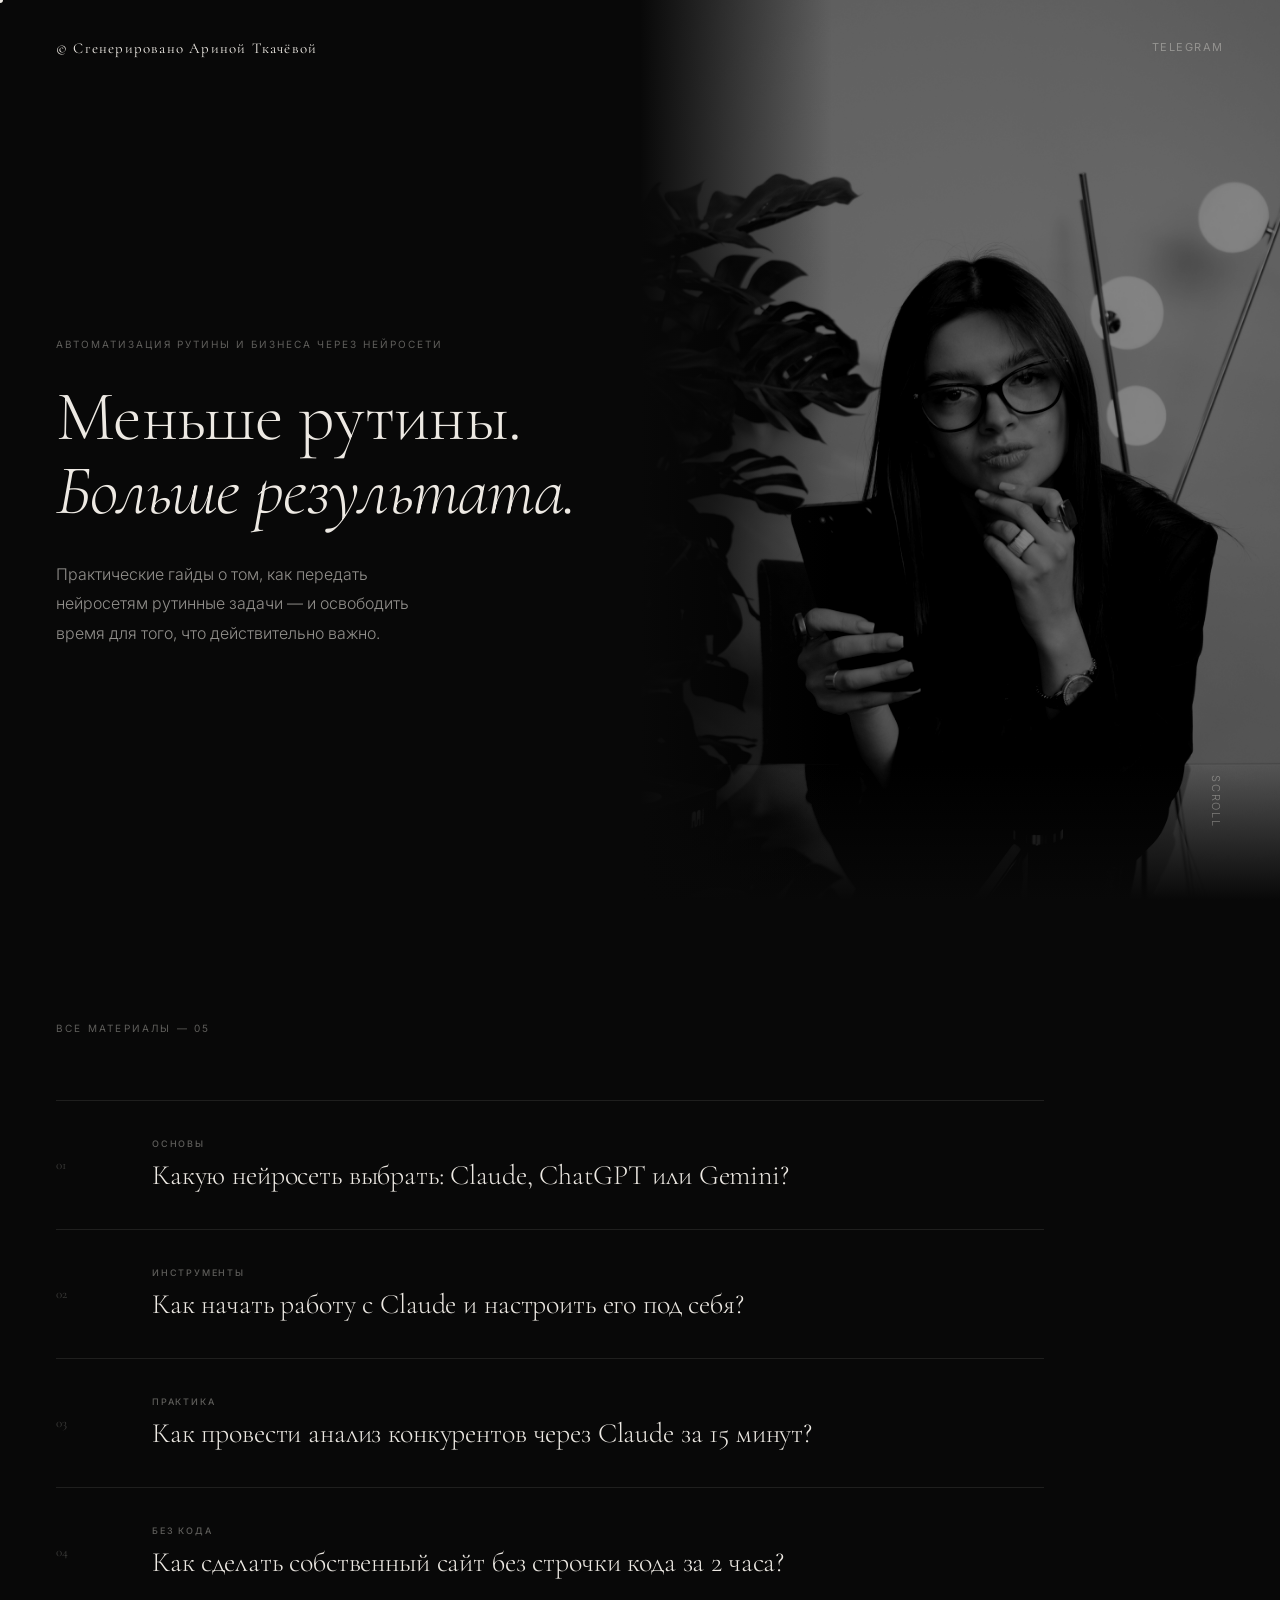
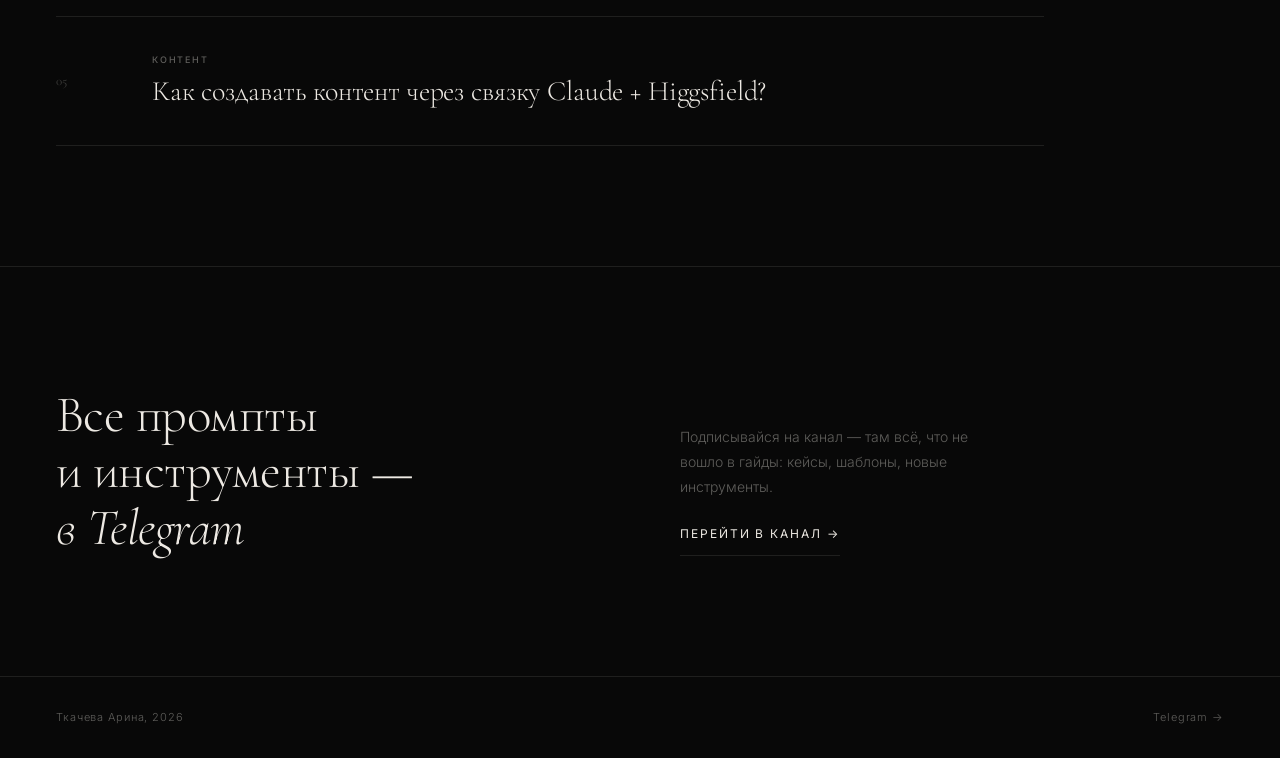
==== commit 28079db9: "Убрать выделение с навбара" ====
--- a/index.html
+++ b/index.html
@@ -19,7 +19,7 @@
 
   <!-- NAV -->
   <nav class="nav">
-    <a href="index.html" class="nav-logo"><mark class="nav-mark">&copy; Сгенерировано Ариной Ткачёвой</mark></a>
+    <a href="index.html" class="nav-logo">&copy; Сгенерировано Ариной Ткачёвой</a>
     <a href="https://t.me/arnt_ai" target="_blank" class="btn-tg">Telegram</a>
   </nav>
 
--- a/styles.css
+++ b/styles.css
@@ -11,6 +11,19 @@
 }
 
 html { scroll-behavior: smooth; }
+
+mark {
+  background: linear-gradient(104deg,
+    rgba(255,210,0,0) 0%,
+    rgba(255,210,0,0.28) 4%,
+    rgba(255,210,0,0.22) 94%,
+    rgba(255,210,0,0) 100%);
+  color: inherit;
+  padding: 2px 6px;
+  border-radius: 1px;
+  -webkit-box-decoration-break: clone;
+  box-decoration-break: clone;
+}
 
 ::selection {
   background: rgba(237,233,227,0.2);
@@ -62,18 +75,6 @@
   mix-blend-mode: normal;
 }
 
-.nav-mark {
-  background: linear-gradient(104deg,
-    rgba(255,210,0,0) 0%,
-    rgba(255,210,0,0.28) 4%,
-    rgba(255,210,0,0.22) 94%,
-    rgba(255,210,0,0) 100%);
-  color: inherit;
-  padding: 2px 6px;
-  border-radius: 1px;
-  -webkit-box-decoration-break: clone;
-  box-decoration-break: clone;
-}
 
 .nav-logo {
   font-family: var(--serif);
